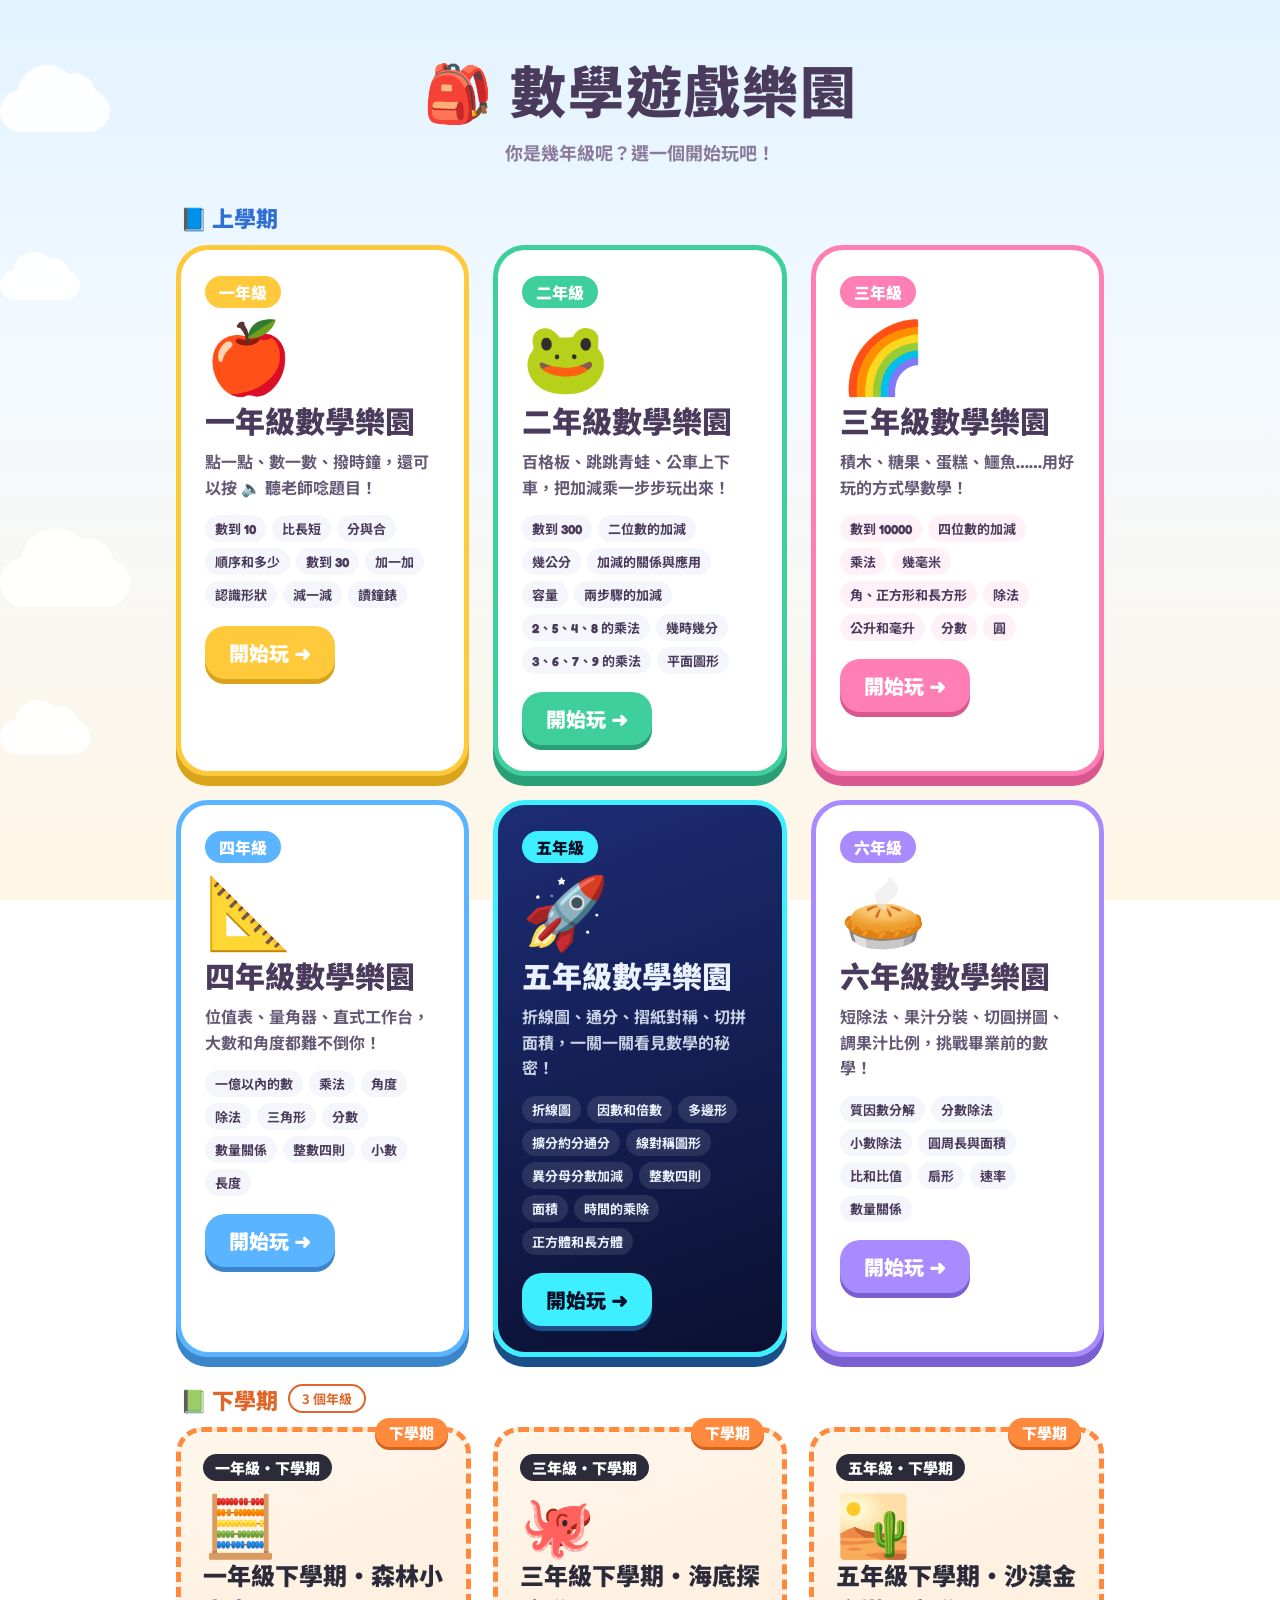
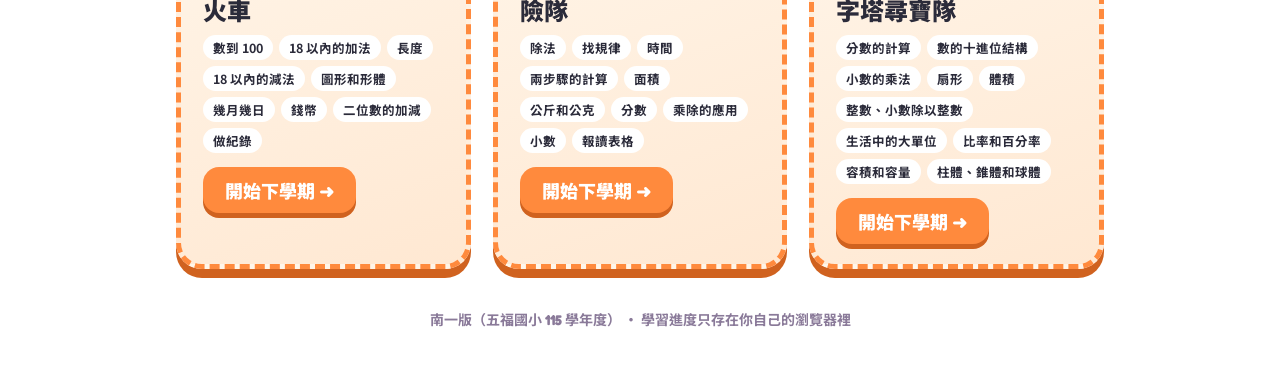
==== index.html @ 27471a38 "Update 上學期 / 下學期 grade picker Co-Authored-By: Claude Opus 5.5 <noreply@anthropic.com>" ====
<!DOCTYPE html>
<html lang="zh-Hant">
<head>
<meta charset="UTF-8">
<meta name="viewport" content="width=device-width, initial-scale=1">
<title>數學遊戲樂園</title>
<link rel="preconnect" href="https://fonts.googleapis.com">
<link href="https://fonts.googleapis.com/css2?family=Fredoka:wght@600;700&family=Noto+Sans+TC:wght@700;900&display=swap" rel="stylesheet">
<style>
:root{--ink:#4a3b5c;--muted:#8a7a99;--pink:#ff7eb3;--blue:#5bb4ff;--mint:#3fcf9c;--yellow:#ffc93c;--purple:#a98bff}
*{box-sizing:border-box}
html,body{margin:0;min-height:100%}
body{font-family:"Fredoka","Noto Sans TC","Microsoft JhengHei","PingFang TC",sans-serif;color:var(--ink);
  background:linear-gradient(180deg,#e2f3ff 0%,#f3f9ff 40%,#fff6e5 100%);background-attachment:fixed;overflow-x:hidden}
.deco{position:fixed;inset:0;pointer-events:none;overflow:hidden;z-index:0}
.cloud{position:absolute;background:#fff;border-radius:999px;opacity:.9;animation:drift linear infinite}
.cloud::before,.cloud::after{content:"";position:absolute;background:#fff;border-radius:50%}
.cloud::before{width:55%;height:150%;left:15%;top:-60%}.cloud::after{width:40%;height:120%;right:12%;top:-40%}
@keyframes drift{from{transform:translateX(-30vw)}to{transform:translateX(130vw)}}
main{position:relative;z-index:1;max-width:960px;margin:0 auto;padding:48px 16px}
h1{text-align:center;font-size:clamp(32px,7vw,56px);font-weight:900;margin:0;letter-spacing:2px}
h1 span{display:inline-block;animation:wig 2.4s ease-in-out infinite}
h1 span:nth-child(2n){animation-delay:.3s}
@keyframes wig{0%,100%{transform:rotate(-4deg)}50%{transform:rotate(4deg) translateY(-4px)}}
.sub{text-align:center;color:var(--muted);font-weight:700;font-size:18px;margin:10px 0 36px}
.grid{display:grid;grid-template-columns:repeat(auto-fit,minmax(280px,1fr));gap:24px}
.card{display:block;text-decoration:none;color:inherit;border-radius:32px;padding:26px 24px;position:relative;overflow:hidden;transition:transform .15s}
.card:hover{transform:translateY(-6px) rotate(-.6deg)}
.card:active{transform:translateY(4px)}
.g3{background:#fff;border:5px solid var(--pink);box-shadow:0 10px 0 #d9568f}
.g5{background:linear-gradient(160deg,#1d2d75,#0b1030);color:#eaf2ff;border:5px solid #3ef0ff;box-shadow:0 10px 0 #1b4f8a}
.badge{display:inline-block;font-weight:900;font-size:16px;padding:4px 14px;border-radius:999px}
.g3 .badge{background:var(--pink);color:#fff}
.g5 .badge{background:#3ef0ff;color:#071028}
.icon{font-size:70px;line-height:1;margin:14px 0 6px}
.card h2{margin:6px 0 8px;font-size:30px;font-weight:900}
.card p{margin:0 0 14px;font-weight:700;line-height:1.6;opacity:.85}
.units{display:flex;flex-wrap:wrap;gap:6px}
.units span{font-size:13px;font-weight:700;padding:4px 10px;border-radius:999px}
.g3 .units span{background:#fff1f7}
.g5 .units span{background:rgba(255,255,255,.1)}
.go{display:inline-block;margin-top:18px;font-weight:900;font-size:20px;padding:12px 24px;border-radius:20px}
.g3 .go{background:var(--pink);color:#fff;box-shadow:0 5px 0 #d9568f}
.g5 .go{background:#3ef0ff;color:#071028;box-shadow:0 5px 0 #1b4f8a}
.g1,.g2,.g4,.g6{background:#fff;border:5px solid var(--c);box-shadow:0 10px 0 var(--d)}
.g1{--c:var(--yellow);--d:#d9a31c}.g2{--c:var(--mint);--d:#2a9e76}.g4{--c:var(--blue);--d:#3a86c9}.g6{--c:var(--purple);--d:#7a5fd1}
.g1 .badge,.g2 .badge,.g4 .badge,.g6 .badge{background:var(--c);color:#fff}
.g1 .units span,.g2 .units span,.g4 .units span,.g6 .units span{background:#f4f6fb}
.g1 .go,.g2 .go,.g4 .go,.g6 .go{background:var(--c);color:#fff;box-shadow:0 5px 0 var(--d)}
.foot{text-align:center;color:var(--muted);font-size:14px;margin-top:40px;font-weight:700}
</style>

<style id="sem-style">
.sem{display:flex;align-items:center;gap:10px;max-width:960px;margin:26px auto 12px;padding:0 4px;font:900 22px "Microsoft JhengHei","PingFang TC","Noto Sans TC",sans-serif;color:#2b2b3a}
.sem span{font-size:13px;font-weight:700;padding:3px 12px;border-radius:99px;background:#fff;border:2px solid currentColor}
.sem.up{color:#2f6fd6}.sem.down{color:#e0662a}
.sem-grid{display:grid;grid-template-columns:repeat(auto-fit,minmax(280px,1fr));gap:22px;max-width:960px;margin:0 auto;width:100%}
.sem-card{display:block;text-decoration:none;color:#2b2b3a;border-radius:26px;padding:22px 22px 20px;position:relative;
  background:linear-gradient(160deg,#fff7ec,#ffe8d2);border:5px dashed #ff8a3d;box-shadow:0 9px 0 #d0621f;transition:transform .15s;
  font-family:"Microsoft JhengHei","PingFang TC","Noto Sans TC",sans-serif}
.sem-card:hover{transform:translateY(-6px) rotate(.6deg)}
.sem-card .tag{position:absolute;top:-14px;right:18px;background:#ff8a3d;color:#fff;font-weight:900;font-size:15px;padding:4px 14px;border-radius:99px;box-shadow:0 3px 0 #d0621f}
.sem-card .badge{display:inline-block;font-weight:900;font-size:15px;padding:3px 12px;border-radius:99px;background:#2b2b3a;color:#fff}
.sem-card .icon{font-size:60px;line-height:1;margin:10px 0 4px}
.sem-card h2{margin:6px 0 8px;font-size:24px;font-weight:900}
.sem-card .units{display:flex;flex-wrap:wrap;gap:6px}
.sem-card .units span{font-size:12.5px;font-weight:700;padding:3px 10px;border-radius:99px;background:#fff}
.sem-card .go{display:inline-block;margin-top:14px;font-weight:900;font-size:18px;padding:10px 22px;border-radius:16px;background:#ff8a3d;color:#fff;box-shadow:0 5px 0 #d0621f}
.sem-empty{color:#8a7a99;font-weight:700;text-align:center;padding:10px}
</style>
</head>
<body>
<div class="deco" id="deco"></div>
<main>
  <h1><span>🎒</span> 數<span>學</span>遊<span>戲</span>樂園</h1>
  <p class="sub">你是幾年級呢？選一個開始玩吧！</p>
<h2 class="sem up">📘 上學期</h2>
  <div class="grid">
    <a class="card g1" href="grade1/">
      <span class="badge">一年級</span>
      <div class="icon">🍎</div>
      <h2>一年級數學樂園</h2>
      <p>點一點、數一數、撥時鐘，還可以按 🔈 聽老師唸題目！</p>
      <div class="units"><span>數到 10</span><span>比長短</span><span>分與合</span><span>順序和多少</span><span>數到 30</span><span>加一加</span><span>認識形狀</span><span>減一減</span><span>讀鐘錶</span></div>
      <span class="go">開始玩 ➜</span>
    </a>
    <a class="card g2" href="grade2/">
      <span class="badge">二年級</span>
      <div class="icon">🐸</div>
      <h2>二年級數學樂園</h2>
      <p>百格板、跳跳青蛙、公車上下車，把加減乘一步步玩出來！</p>
      <div class="units"><span>數到 300</span><span>二位數的加減</span><span>幾公分</span><span>加減的關係與應用</span><span>容量</span><span>兩步驟的加減</span><span>2、5、4、8 的乘法</span><span>幾時幾分</span><span>3、6、7、9 的乘法</span><span>平面圖形</span></div>
      <span class="go">開始玩 ➜</span>
    </a>
    <a class="card g3" href="grade3/">
      <span class="badge">三年級</span>
      <div class="icon">🌈</div>
      <h2>三年級數學樂園</h2>
      <p>積木、糖果、蛋糕、鱷魚……用好玩的方式學數學！</p>
      <div class="units"><span>數到 10000</span><span>四位數的加減</span><span>乘法</span><span>幾毫米</span><span>角、正方形和長方形</span><span>除法</span><span>公升和毫升</span><span>分數</span><span>圓</span></div>
      <span class="go">開始玩 ➜</span>
    </a>
    <a class="card g4" href="grade4/">
      <span class="badge">四年級</span>
      <div class="icon">📐</div>
      <h2>四年級數學樂園</h2>
      <p>位值表、量角器、直式工作台，大數和角度都難不倒你！</p>
      <div class="units"><span>一億以內的數</span><span>乘法</span><span>角度</span><span>除法</span><span>三角形</span><span>分數</span><span>數量關係</span><span>整數四則</span><span>小數</span><span>長度</span></div>
      <span class="go">開始玩 ➜</span>
    </a>
    <a class="card g5" href="grade5/">
      <span class="badge">五年級</span>
      <div class="icon">🚀</div>
      <h2>五年級數學樂園</h2>
      <p>折線圖、通分、摺紙對稱、切拼面積，一關一關看見數學的秘密！</p>
      <div class="units"><span>折線圖</span><span>因數和倍數</span><span>多邊形</span><span>擴分約分通分</span><span>線對稱圖形</span><span>異分母分數加減</span><span>整數四則</span><span>面積</span><span>時間的乘除</span><span>正方體和長方體</span></div>
      <span class="go">開始玩 ➜</span>
    </a>
    <a class="card g6" href="grade6/">
      <span class="badge">六年級</span>
      <div class="icon">🥧</div>
      <h2>六年級數學樂園</h2>
      <p>短除法、果汁分裝、切圓拼圖、調果汁比例，挑戰畢業前的數學！</p>
      <div class="units"><span>質因數分解</span><span>分數除法</span><span>小數除法</span><span>圓周長與面積</span><span>比和比值</span><span>扇形</span><span>速率</span><span>數量關係</span></div>
      <span class="go">開始玩 ➜</span>
    </a>
  </div>
  <!-- 下學期 -->
  <h2 class="sem down">📗 下學期 <span>3 個年級</span></h2>
  <div class="sem-grid">
    <a class="sem-card" href="grade1-2/">
      <span class="tag">下學期</span>
      <span class="badge">一年級・下學期</span>
      <div class="icon">🧮</div>
      <h2>一年級下學期・森林小火車</h2>
      <div class="units"><span>數到 100</span><span>18 以內的加法</span><span>長度</span><span>18 以內的減法</span><span>圖形和形體</span><span>幾月幾日</span><span>錢幣</span><span>二位數的加減</span><span>做紀錄</span></div>
      <span class="go">開始下學期 ➜</span>
    </a>
    <a class="sem-card" href="grade3-2/">
      <span class="tag">下學期</span>
      <span class="badge">三年級・下學期</span>
      <div class="icon">🐙</div>
      <h2>三年級下學期・海底探險隊</h2>
      <div class="units"><span>除法</span><span>找規律</span><span>時間</span><span>兩步驟的計算</span><span>面積</span><span>公斤和公克</span><span>分數</span><span>乘除的應用</span><span>小數</span><span>報讀表格</span></div>
      <span class="go">開始下學期 ➜</span>
    </a>
    <a class="sem-card" href="grade5-2/">
      <span class="tag">下學期</span>
      <span class="badge">五年級・下學期</span>
      <div class="icon">🏜️</div>
      <h2>五年級下學期・沙漠金字塔尋寶隊</h2>
      <div class="units"><span>分數的計算</span><span>數的十進位結構</span><span>小數的乘法</span><span>扇形</span><span>體積</span><span>整數、小數除以整數</span><span>生活中的大單位</span><span>比率和百分率</span><span>容積和容量</span><span>柱體、錐體和球體</span></div>
      <span class="go">開始下學期 ➜</span>
    </a>
  </div>
<!-- /下學期 -->



  
  <p class="foot">南一版（五福國小 115 學年度） ‧ 學習進度只存在你自己的瀏覽器裡</p>
</main>
<script>
(function () {
  const d = document.getElementById('deco');
  [[10, 110, 80], [30, 80, 100], [62, 130, 120], [80, 90, 90]].forEach(([top, w, dur], i) => {
    const c = document.createElement('div'); c.className = 'cloud';
    c.style.cssText = `top:${top}%;width:${w}px;height:${w * 0.38}px;animation-duration:${dur}s;animation-delay:${-i * 25}s`;
    d.appendChild(c);
  });
})();
</script>
<script src="https://kuog88.github.io/home-button.js" defer></script>
<script src="https://kuog88.github.io/bgm.js" defer></script>
</body>
</html>
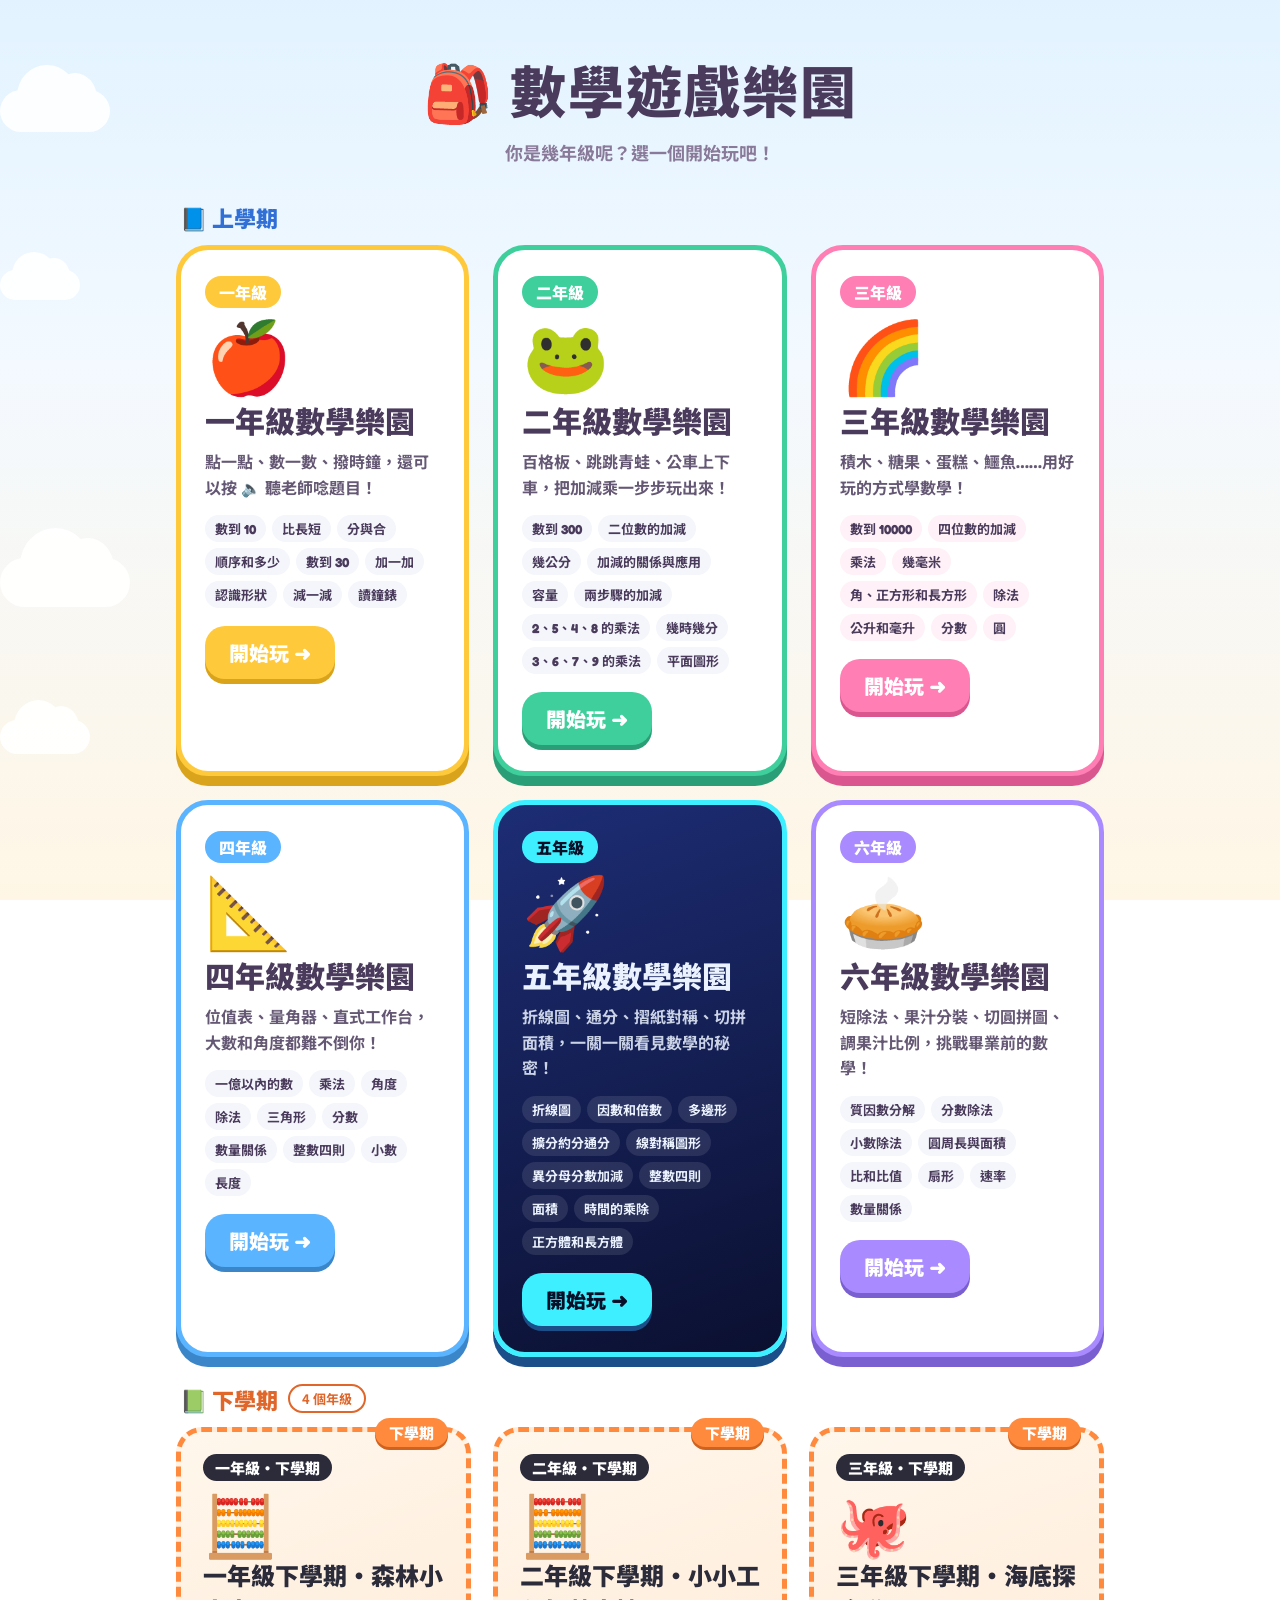
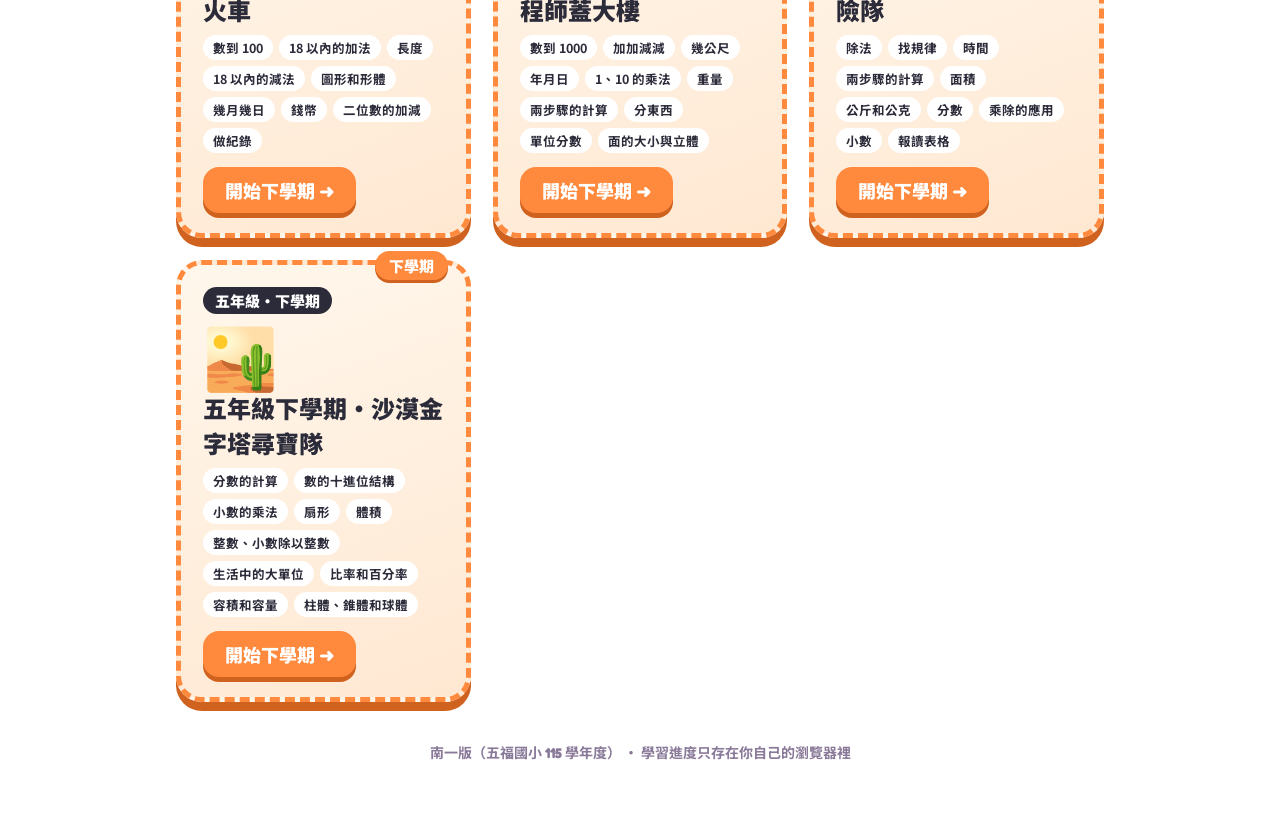
==== commit 8f1df053: "Update 上學期 / 下學期 grade picker Co-Authored-By: Claude Opus 5.5 <noreply@anthropic.com>" ====
--- a/index.html
+++ b/index.html
@@ -126,7 +126,7 @@
     </a>
   </div>
   <!-- 下學期 -->
-  <h2 class="sem down">📗 下學期 <span>3 個年級</span></h2>
+  <h2 class="sem down">📗 下學期 <span>4 個年級</span></h2>
   <div class="sem-grid">
     <a class="sem-card" href="grade1-2/">
       <span class="tag">下學期</span>
@@ -134,6 +134,14 @@
       <div class="icon">🧮</div>
       <h2>一年級下學期・森林小火車</h2>
       <div class="units"><span>數到 100</span><span>18 以內的加法</span><span>長度</span><span>18 以內的減法</span><span>圖形和形體</span><span>幾月幾日</span><span>錢幣</span><span>二位數的加減</span><span>做紀錄</span></div>
+      <span class="go">開始下學期 ➜</span>
+    </a>
+    <a class="sem-card" href="grade2-2/">
+      <span class="tag">下學期</span>
+      <span class="badge">二年級・下學期</span>
+      <div class="icon">🧮</div>
+      <h2>二年級下學期・小小工程師蓋大樓</h2>
+      <div class="units"><span>數到 1000</span><span>加加減減</span><span>幾公尺</span><span>年月日</span><span>1、10 的乘法</span><span>重量</span><span>兩步驟的計算</span><span>分東西</span><span>單位分數</span><span>面的大小與立體</span></div>
       <span class="go">開始下學期 ➜</span>
     </a>
     <a class="sem-card" href="grade3-2/">
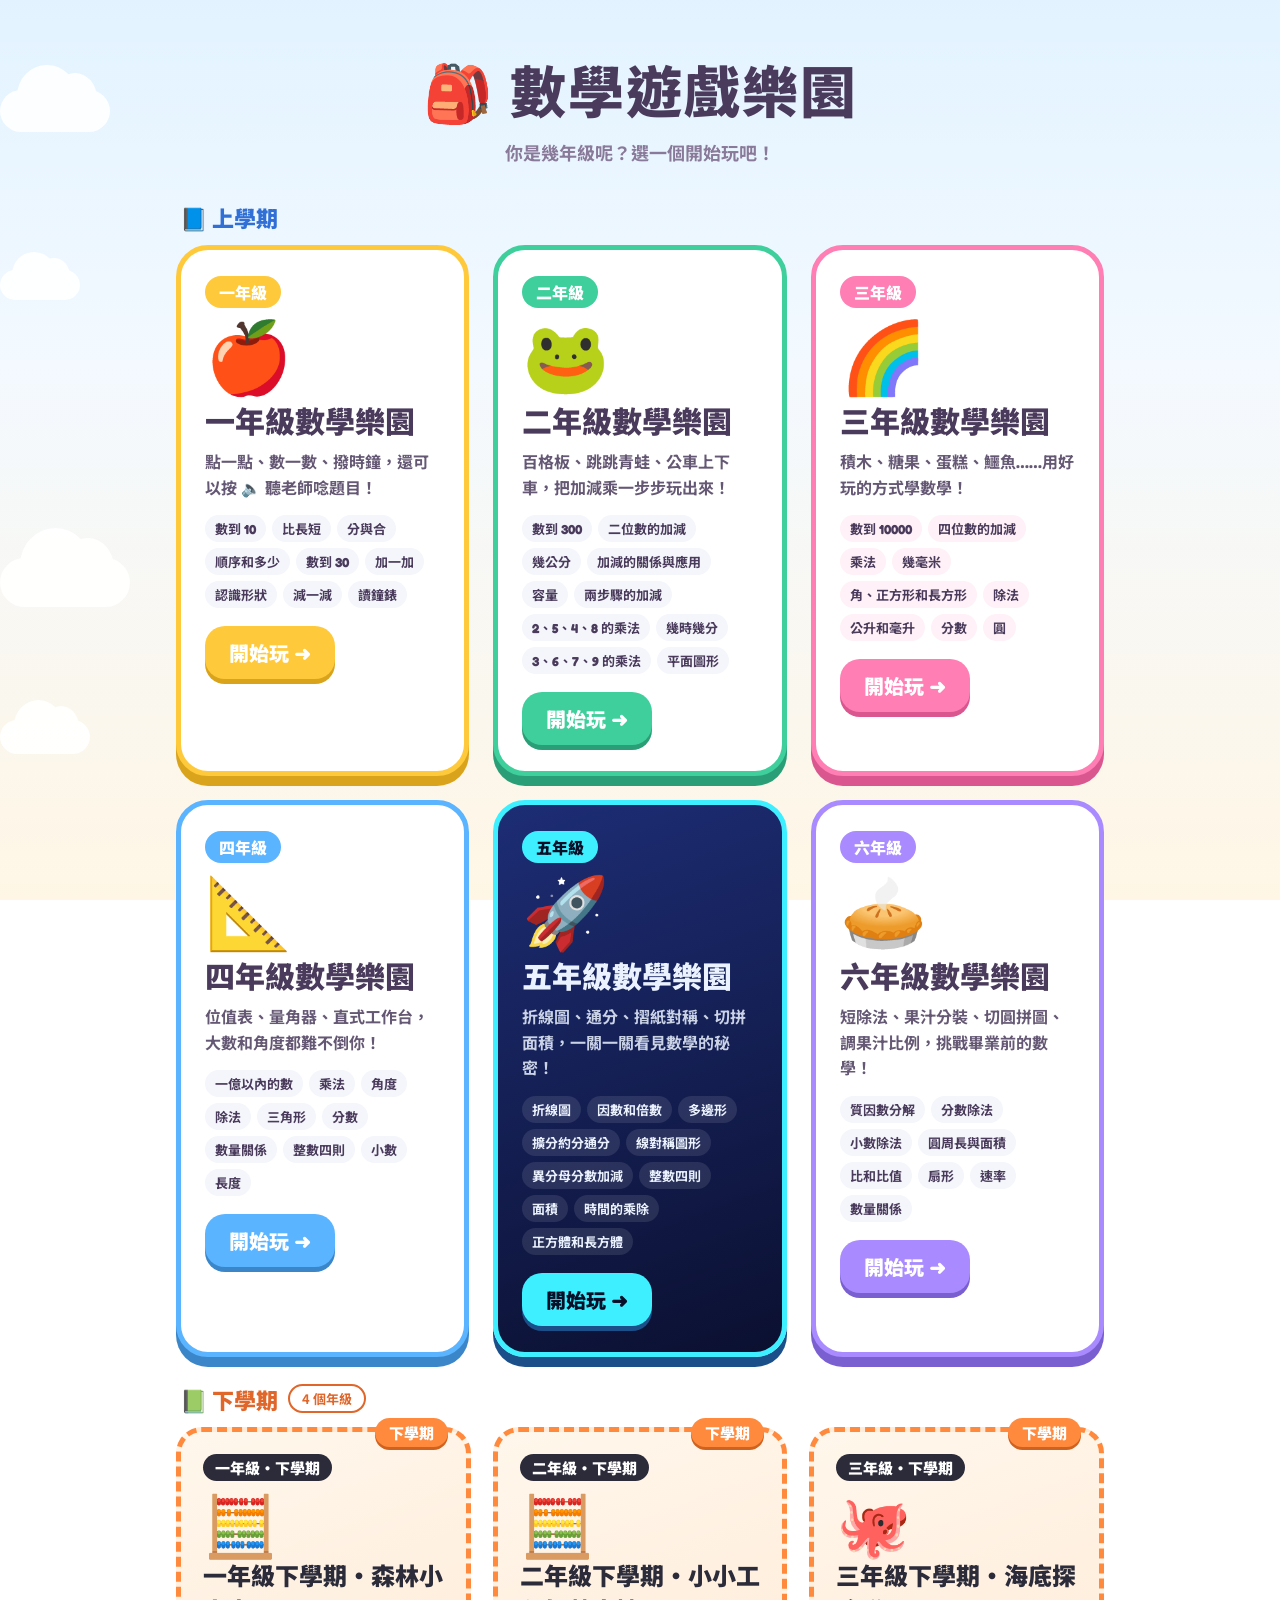
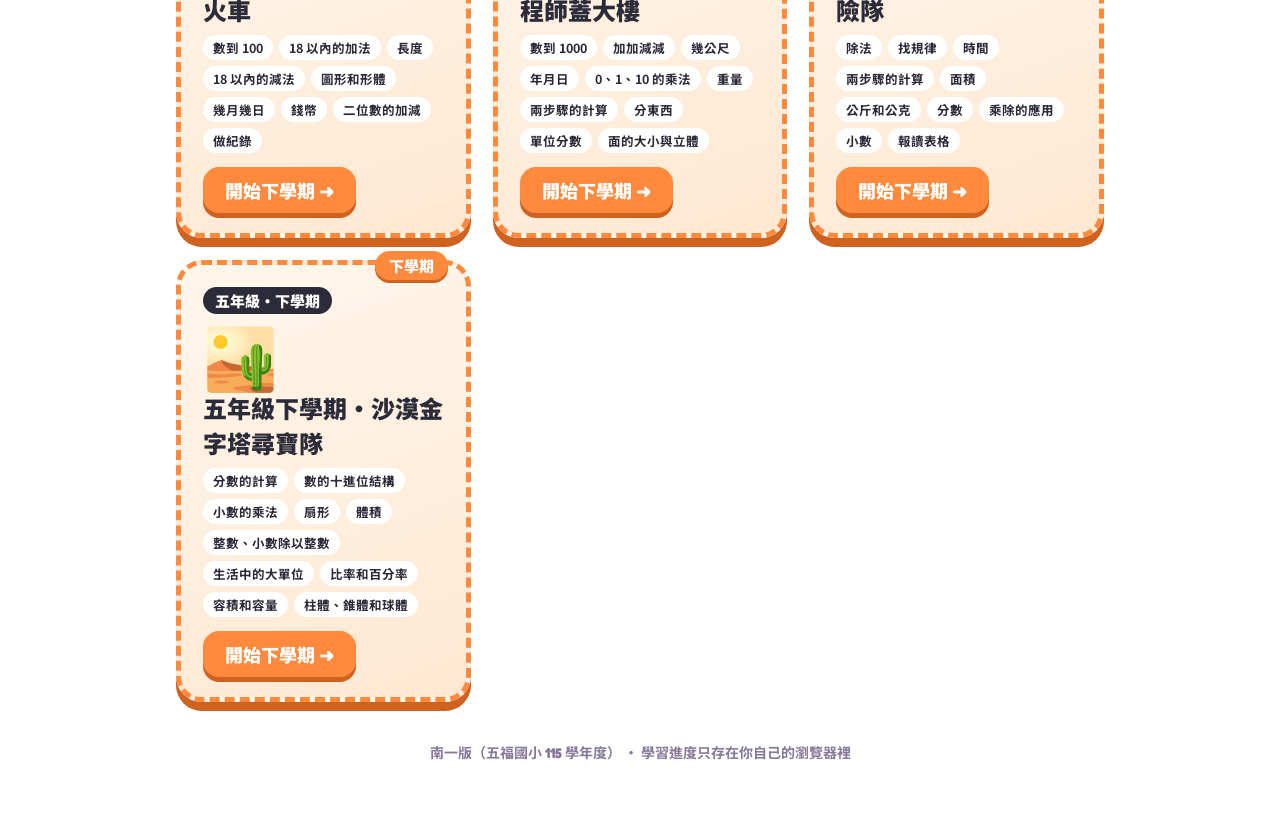
==== commit d3575206: "Update 上學期 / 下學期 grade picker Co-Authored-By: Claude Opus 5.5 <noreply@anthropic.com>" ====
--- a/index.html
+++ b/index.html
@@ -141,7 +141,7 @@
       <span class="badge">二年級・下學期</span>
       <div class="icon">🧮</div>
       <h2>二年級下學期・小小工程師蓋大樓</h2>
-      <div class="units"><span>數到 1000</span><span>加加減減</span><span>幾公尺</span><span>年月日</span><span>1、10 的乘法</span><span>重量</span><span>兩步驟的計算</span><span>分東西</span><span>單位分數</span><span>面的大小與立體</span></div>
+      <div class="units"><span>數到 1000</span><span>加加減減</span><span>幾公尺</span><span>年月日</span><span>0、1、10 的乘法</span><span>重量</span><span>兩步驟的計算</span><span>分東西</span><span>單位分數</span><span>面的大小與立體</span></div>
       <span class="go">開始下學期 ➜</span>
     </a>
     <a class="sem-card" href="grade3-2/">
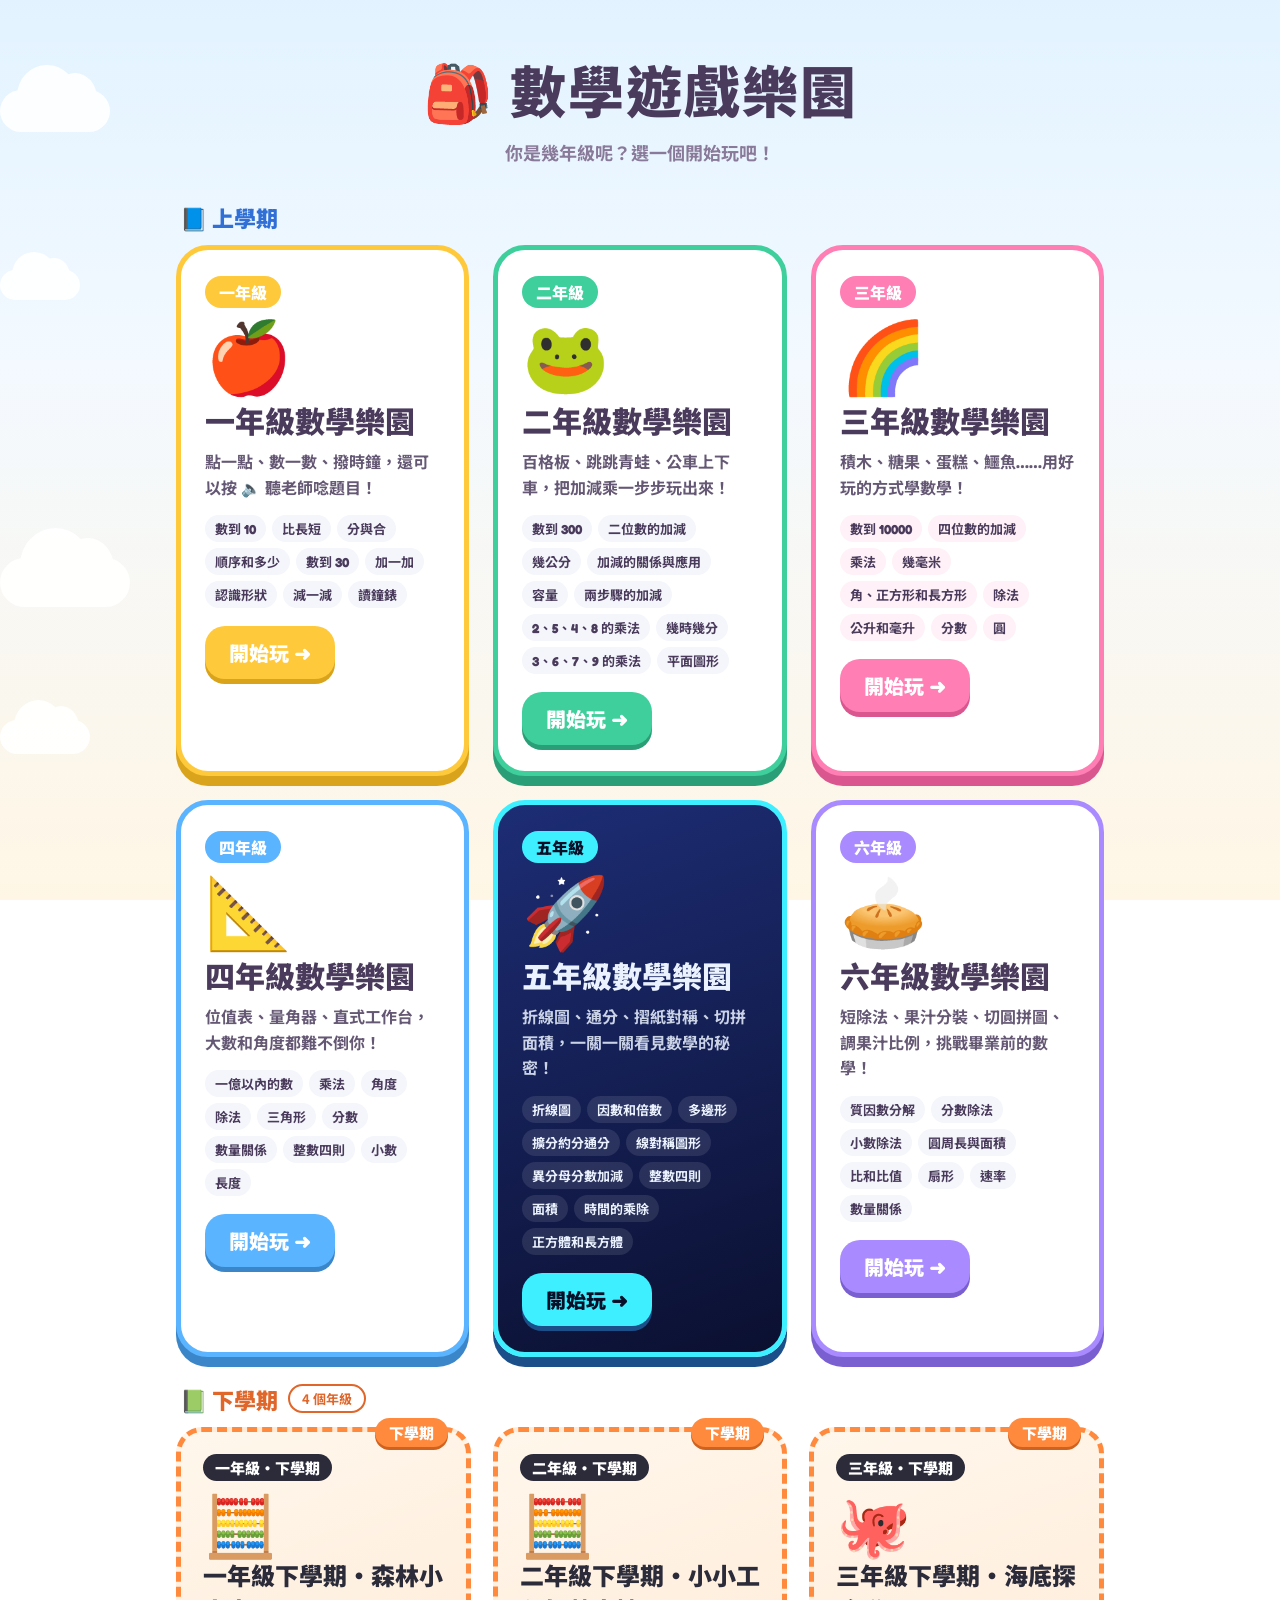
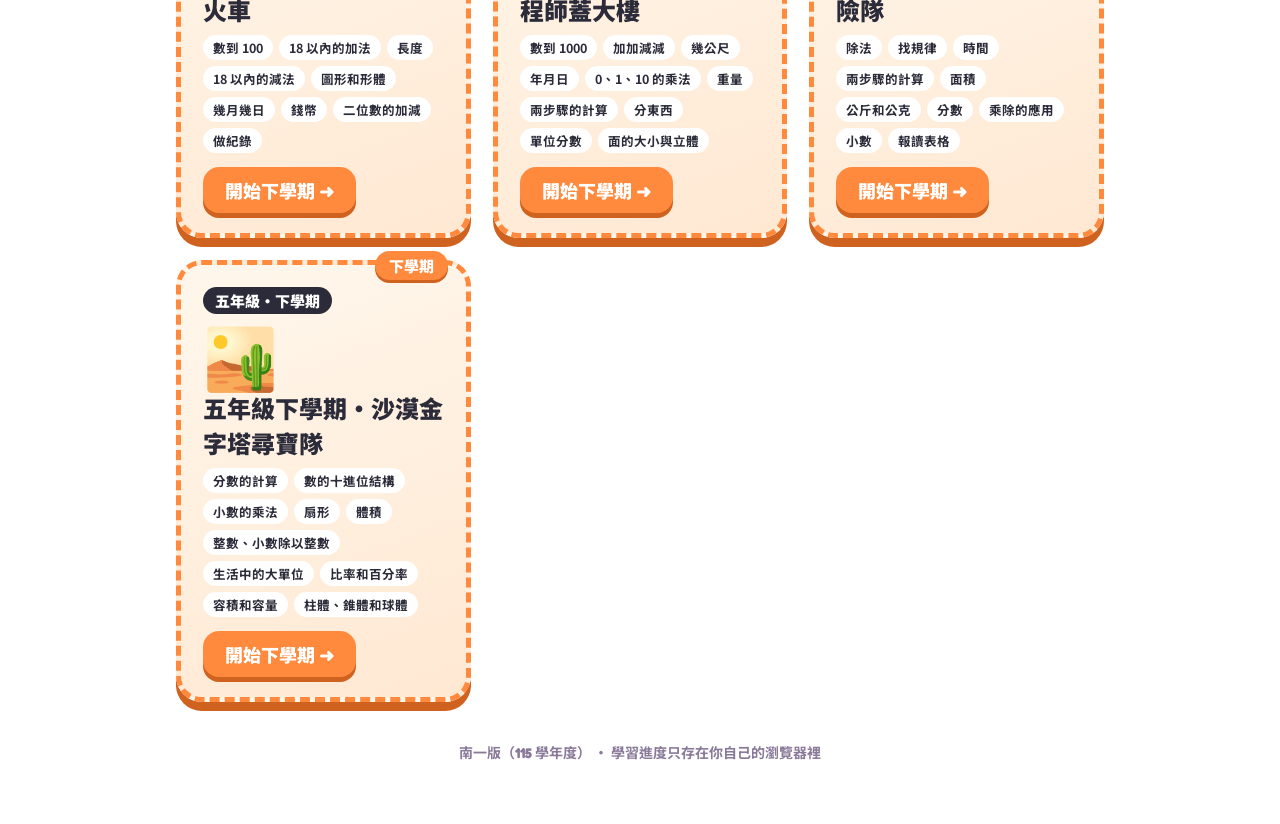
==== commit 03c9c51e: "Remove school name from titles, subtitles and footers Co-Authored-By: Claude Opus 5.5 <noreply@anthr" ====
--- a/index.html
+++ b/index.html
@@ -166,7 +166,7 @@
 
 
   
-  <p class="foot">南一版（五福國小 115 學年度） ‧ 學習進度只存在你自己的瀏覽器裡</p>
+  <p class="foot">南一版（115 學年度） ‧ 學習進度只存在你自己的瀏覽器裡</p>
 </main>
 <script>
 (function () {
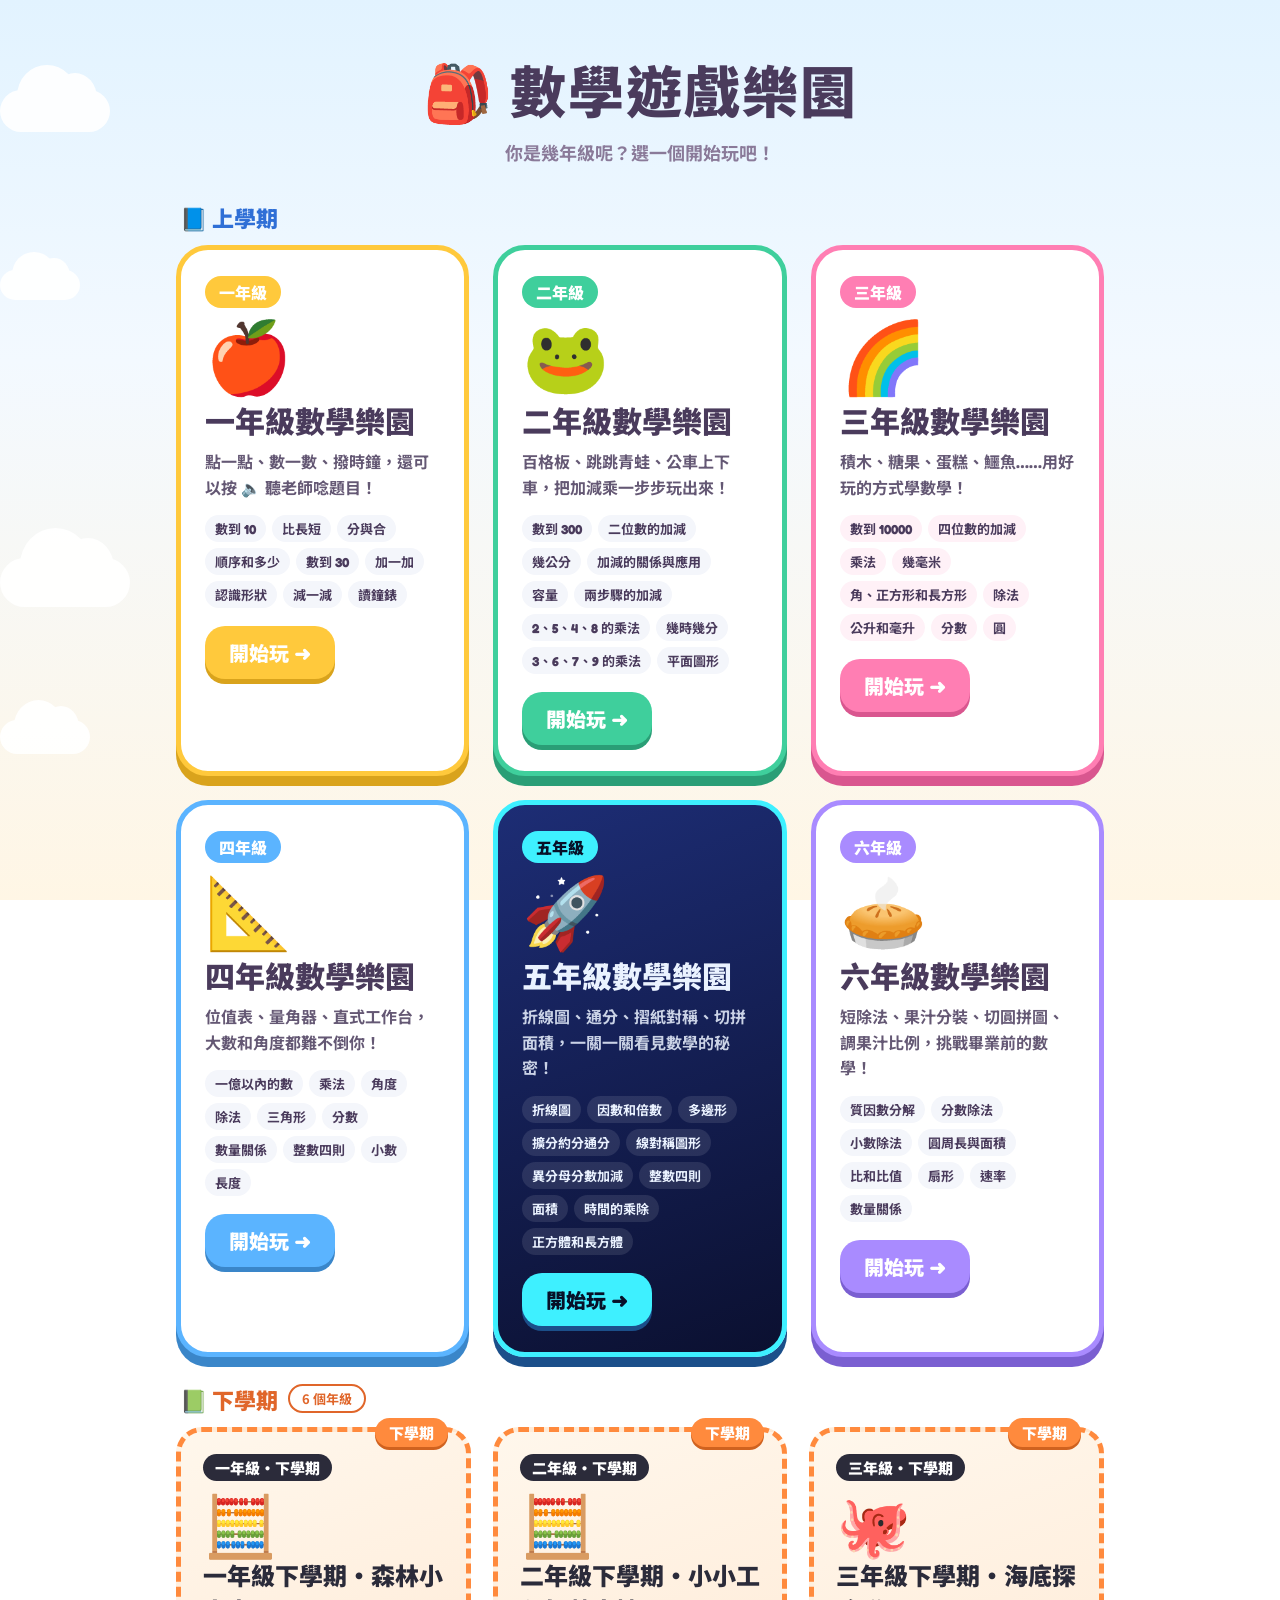
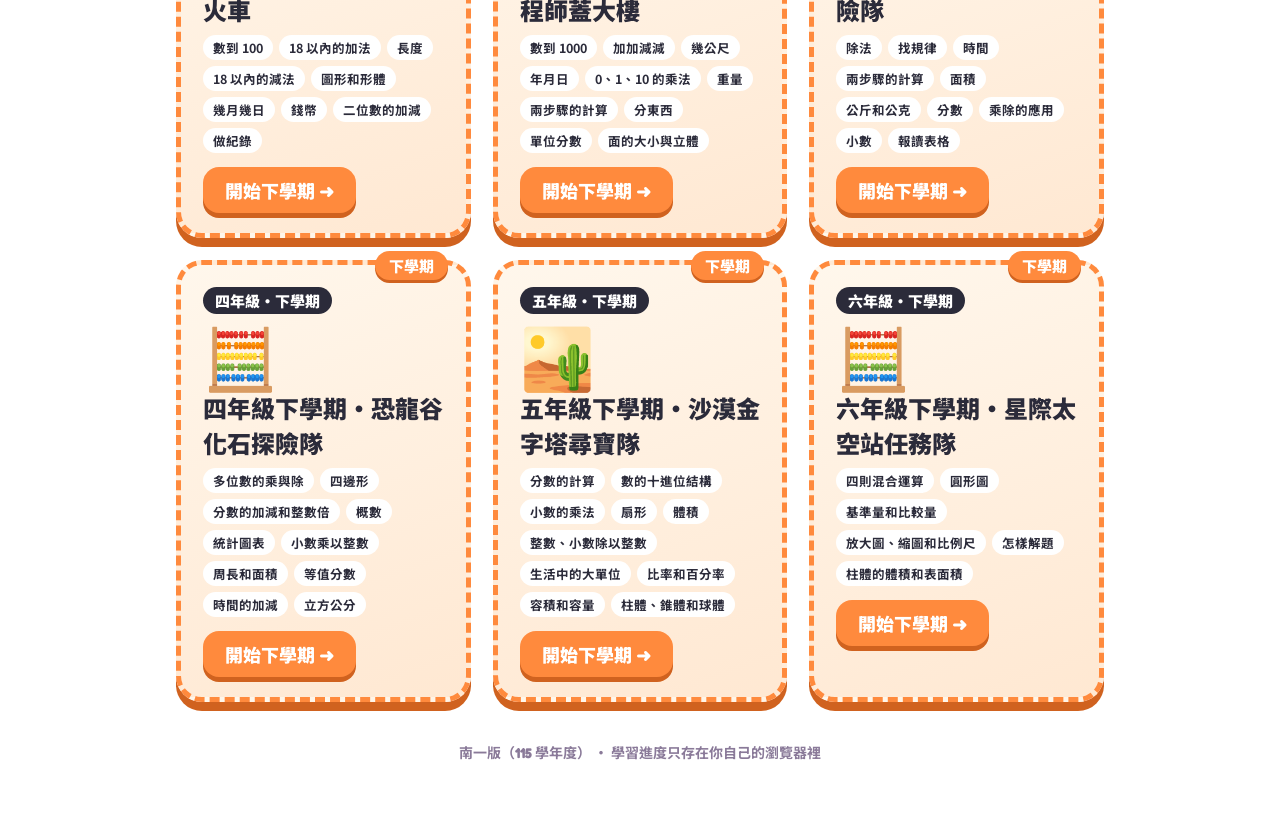
==== commit 57baeaf5: "Update 上學期 / 下學期 grade picker Co-Authored-By: Claude Opus 5.5 <noreply@anthropic.com>" ====
--- a/index.html
+++ b/index.html
@@ -50,6 +50,7 @@
 .foot{text-align:center;color:var(--muted);font-size:14px;margin-top:40px;font-weight:700}
 </style>
 
+
 <style id="sem-style">
 .sem{display:flex;align-items:center;gap:10px;max-width:960px;margin:26px auto 12px;padding:0 4px;font:900 22px "Microsoft JhengHei","PingFang TC","Noto Sans TC",sans-serif;color:#2b2b3a}
 .sem span{font-size:13px;font-weight:700;padding:3px 12px;border-radius:99px;background:#fff;border:2px solid currentColor}
@@ -126,7 +127,7 @@
     </a>
   </div>
   <!-- 下學期 -->
-  <h2 class="sem down">📗 下學期 <span>4 個年級</span></h2>
+  <h2 class="sem down">📗 下學期 <span>6 個年級</span></h2>
   <div class="sem-grid">
     <a class="sem-card" href="grade1-2/">
       <span class="tag">下學期</span>
@@ -152,6 +153,14 @@
       <div class="units"><span>除法</span><span>找規律</span><span>時間</span><span>兩步驟的計算</span><span>面積</span><span>公斤和公克</span><span>分數</span><span>乘除的應用</span><span>小數</span><span>報讀表格</span></div>
       <span class="go">開始下學期 ➜</span>
     </a>
+    <a class="sem-card" href="grade4-2/">
+      <span class="tag">下學期</span>
+      <span class="badge">四年級・下學期</span>
+      <div class="icon">🧮</div>
+      <h2>四年級下學期・恐龍谷化石探險隊</h2>
+      <div class="units"><span>多位數的乘與除</span><span>四邊形</span><span>分數的加減和整數倍</span><span>概數</span><span>統計圖表</span><span>小數乘以整數</span><span>周長和面積</span><span>等值分數</span><span>時間的加減</span><span>立方公分</span></div>
+      <span class="go">開始下學期 ➜</span>
+    </a>
     <a class="sem-card" href="grade5-2/">
       <span class="tag">下學期</span>
       <span class="badge">五年級・下學期</span>
@@ -160,8 +169,18 @@
       <div class="units"><span>分數的計算</span><span>數的十進位結構</span><span>小數的乘法</span><span>扇形</span><span>體積</span><span>整數、小數除以整數</span><span>生活中的大單位</span><span>比率和百分率</span><span>容積和容量</span><span>柱體、錐體和球體</span></div>
       <span class="go">開始下學期 ➜</span>
     </a>
+    <a class="sem-card" href="grade6-2/">
+      <span class="tag">下學期</span>
+      <span class="badge">六年級・下學期</span>
+      <div class="icon">🧮</div>
+      <h2>六年級下學期・星際太空站任務隊</h2>
+      <div class="units"><span>四則混合運算</span><span>圓形圖</span><span>基準量和比較量</span><span>放大圖、縮圖和比例尺</span><span>怎樣解題</span><span>柱體的體積和表面積</span></div>
+      <span class="go">開始下學期 ➜</span>
+    </a>
   </div>
 <!-- /下學期 -->
+
+
 
 
 
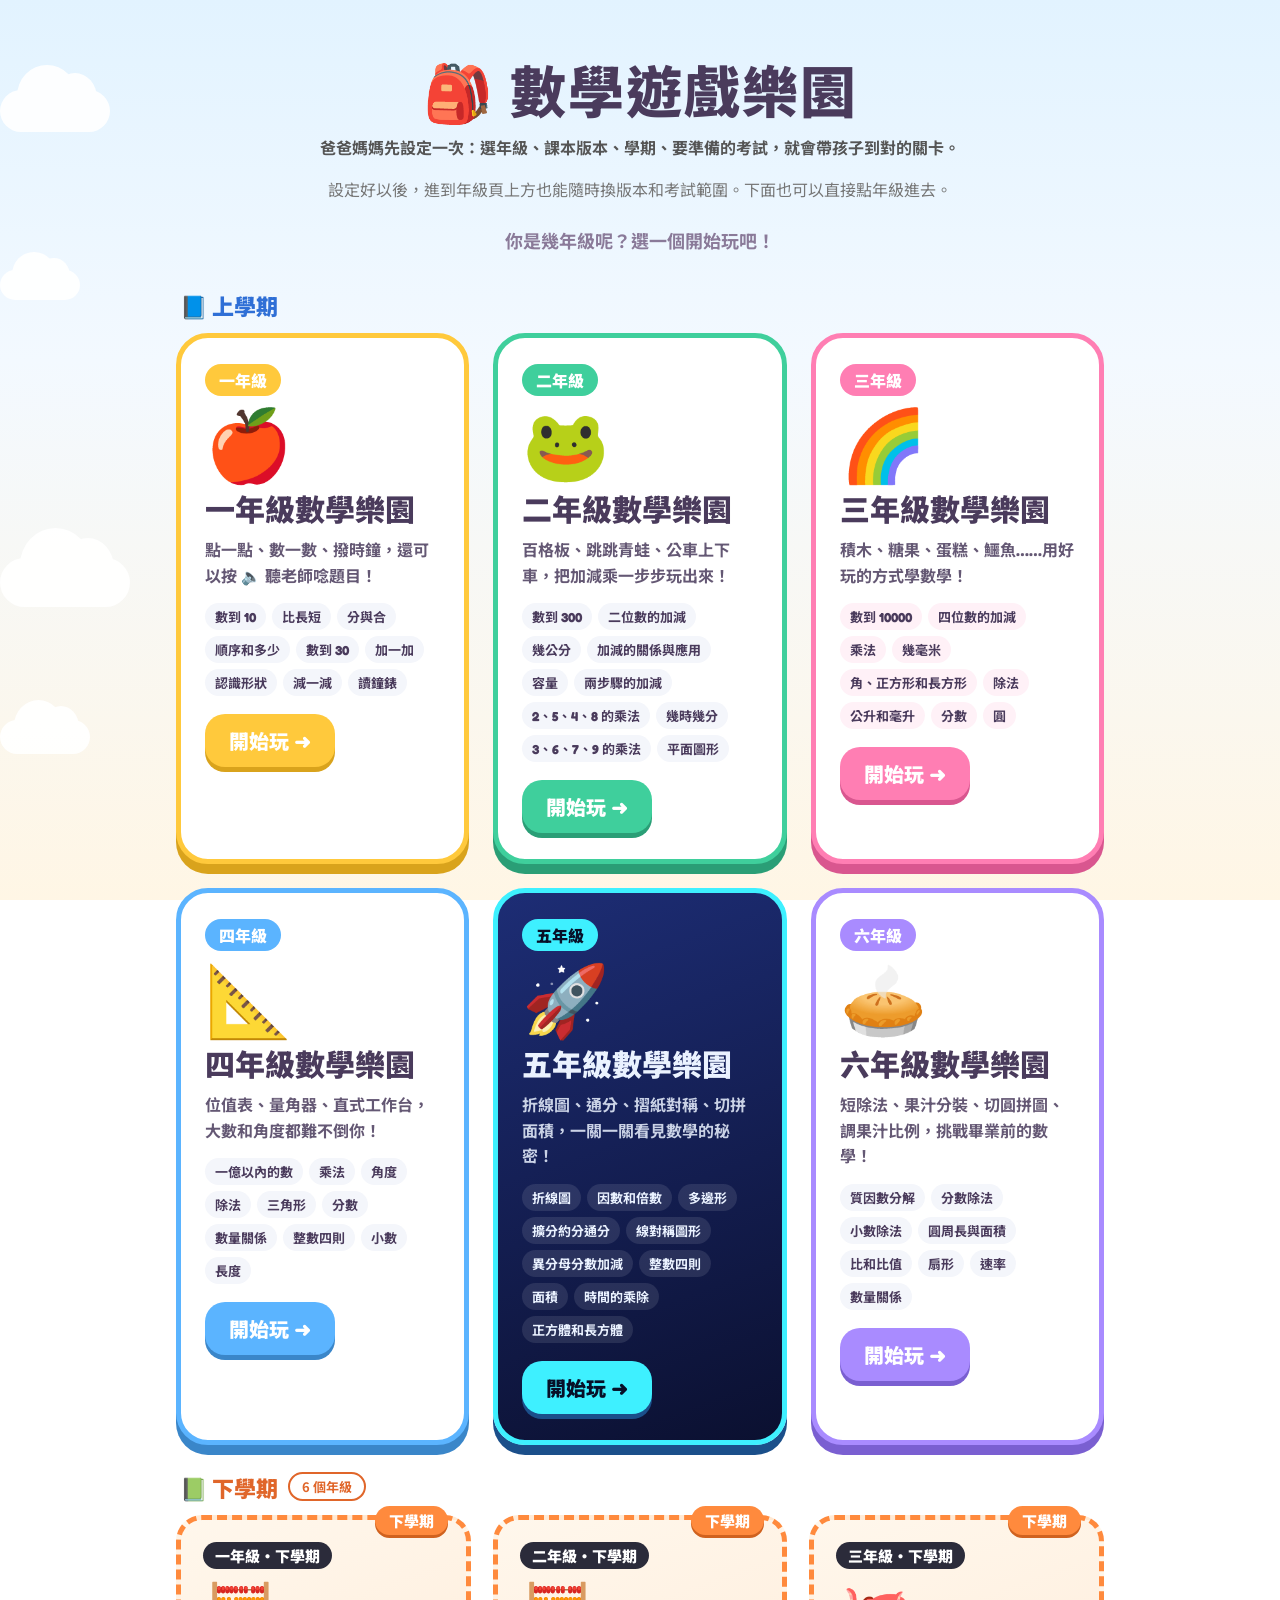
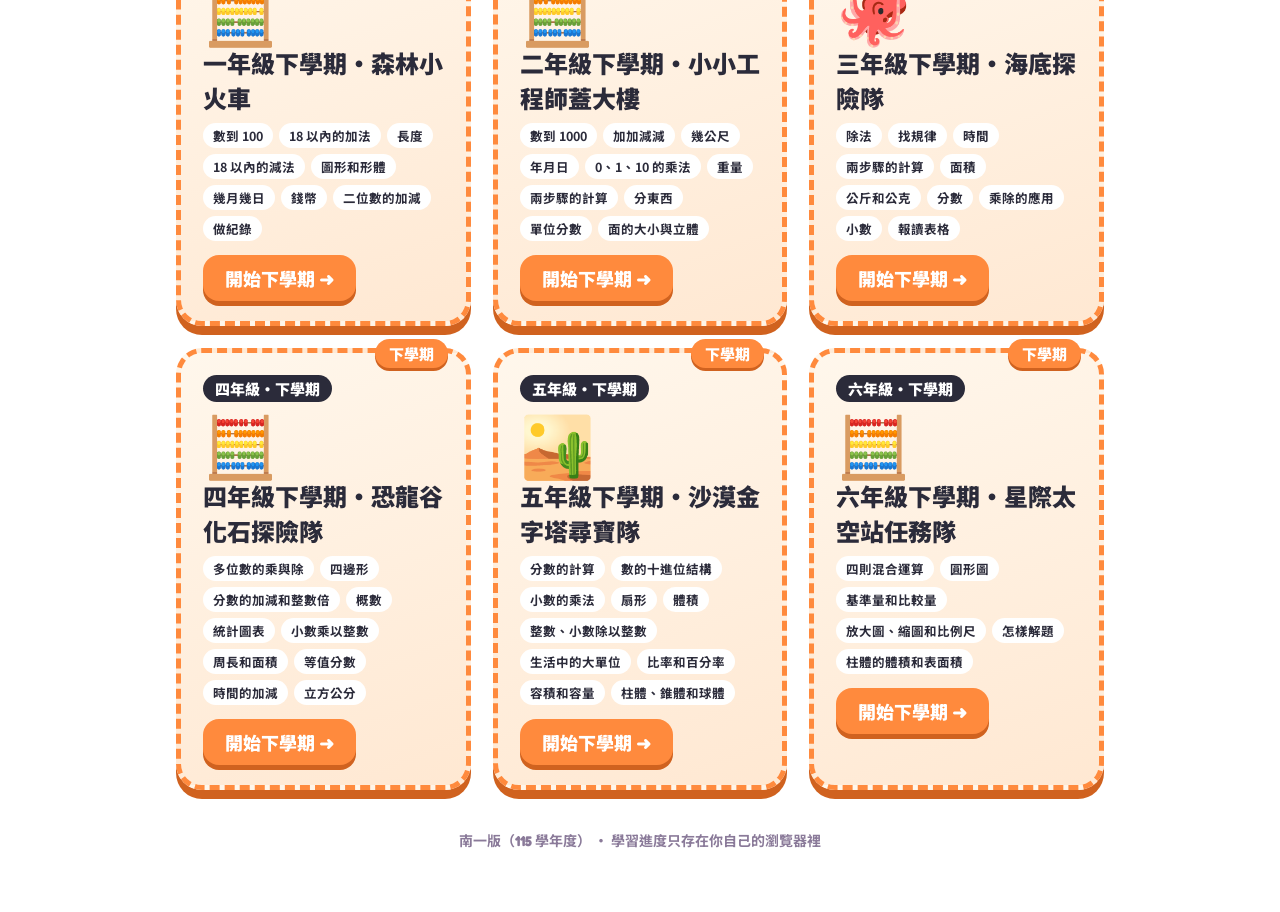
==== commit 1a5176b2: "首頁加四步驟設定精靈：年級 → 版本（南一／康軒／翰林）→ 學期 → 考試範圍 Co-Authored-By: Claude Opus 5.5 <noreply@anthropic.com>" ====
--- a/index.html
+++ b/index.html
@@ -50,7 +50,6 @@
 .foot{text-align:center;color:var(--muted);font-size:14px;margin-top:40px;font-weight:700}
 </style>
 
-
 <style id="sem-style">
 .sem{display:flex;align-items:center;gap:10px;max-width:960px;margin:26px auto 12px;padding:0 4px;font:900 22px "Microsoft JhengHei","PingFang TC","Noto Sans TC",sans-serif;color:#2b2b3a}
 .sem span{font-size:13px;font-weight:700;padding:3px 12px;border-radius:99px;background:#fff;border:2px solid currentColor}
@@ -74,6 +73,16 @@
 <div class="deco" id="deco"></div>
 <main>
   <h1><span>🎒</span> 數<span>學</span>遊<span>戲</span>樂園</h1>
+<!-- 設定精靈 -->
+<section style="margin:6px auto 26px;max-width:880px;padding:0 4px">
+  <p style="text-align:center;font-weight:700;color:#555;margin:0 0 10px">爸爸媽媽先設定一次：選年級、課本版本、學期、要準備的考試，就會帶孩子到對的關卡。</p>
+  <div id="kgv-root"></div>
+  <p style="text-align:center;color:#777;margin:18px 0 0">設定好以後，進到年級頁上方也能隨時換版本和考試範圍。下面也可以直接點年級進去。</p>
+</section>
+<script src="https://kuog88.github.io/kg-ver.js"></script>
+<script>KGVer.wizard(document.getElementById('kgv-root'), {"subject": "math", "name": "數學", "grades": [1, 2, 3, 4, 5, 6], "books": {"1上": "grade1/", "1下": "grade1-2/", "2上": "grade2/", "2下": "grade2-2/", "3上": "grade3/", "3下": "grade3-2/", "4上": "grade4/", "4下": "grade4-2/", "5上": "grade5/", "5下": "grade5-2/", "6上": "grade6/", "6下": "grade6-2/"}});</script>
+<!-- /設定精靈 -->
+
   <p class="sub">你是幾年級呢？選一個開始玩吧！</p>
 <h2 class="sem up">📘 上學期</h2>
   <div class="grid">
@@ -180,11 +189,6 @@
   </div>
 <!-- /下學期 -->
 
-
-
-
-
-  
   <p class="foot">南一版（115 學年度） ‧ 學習進度只存在你自己的瀏覽器裡</p>
 </main>
 <script>
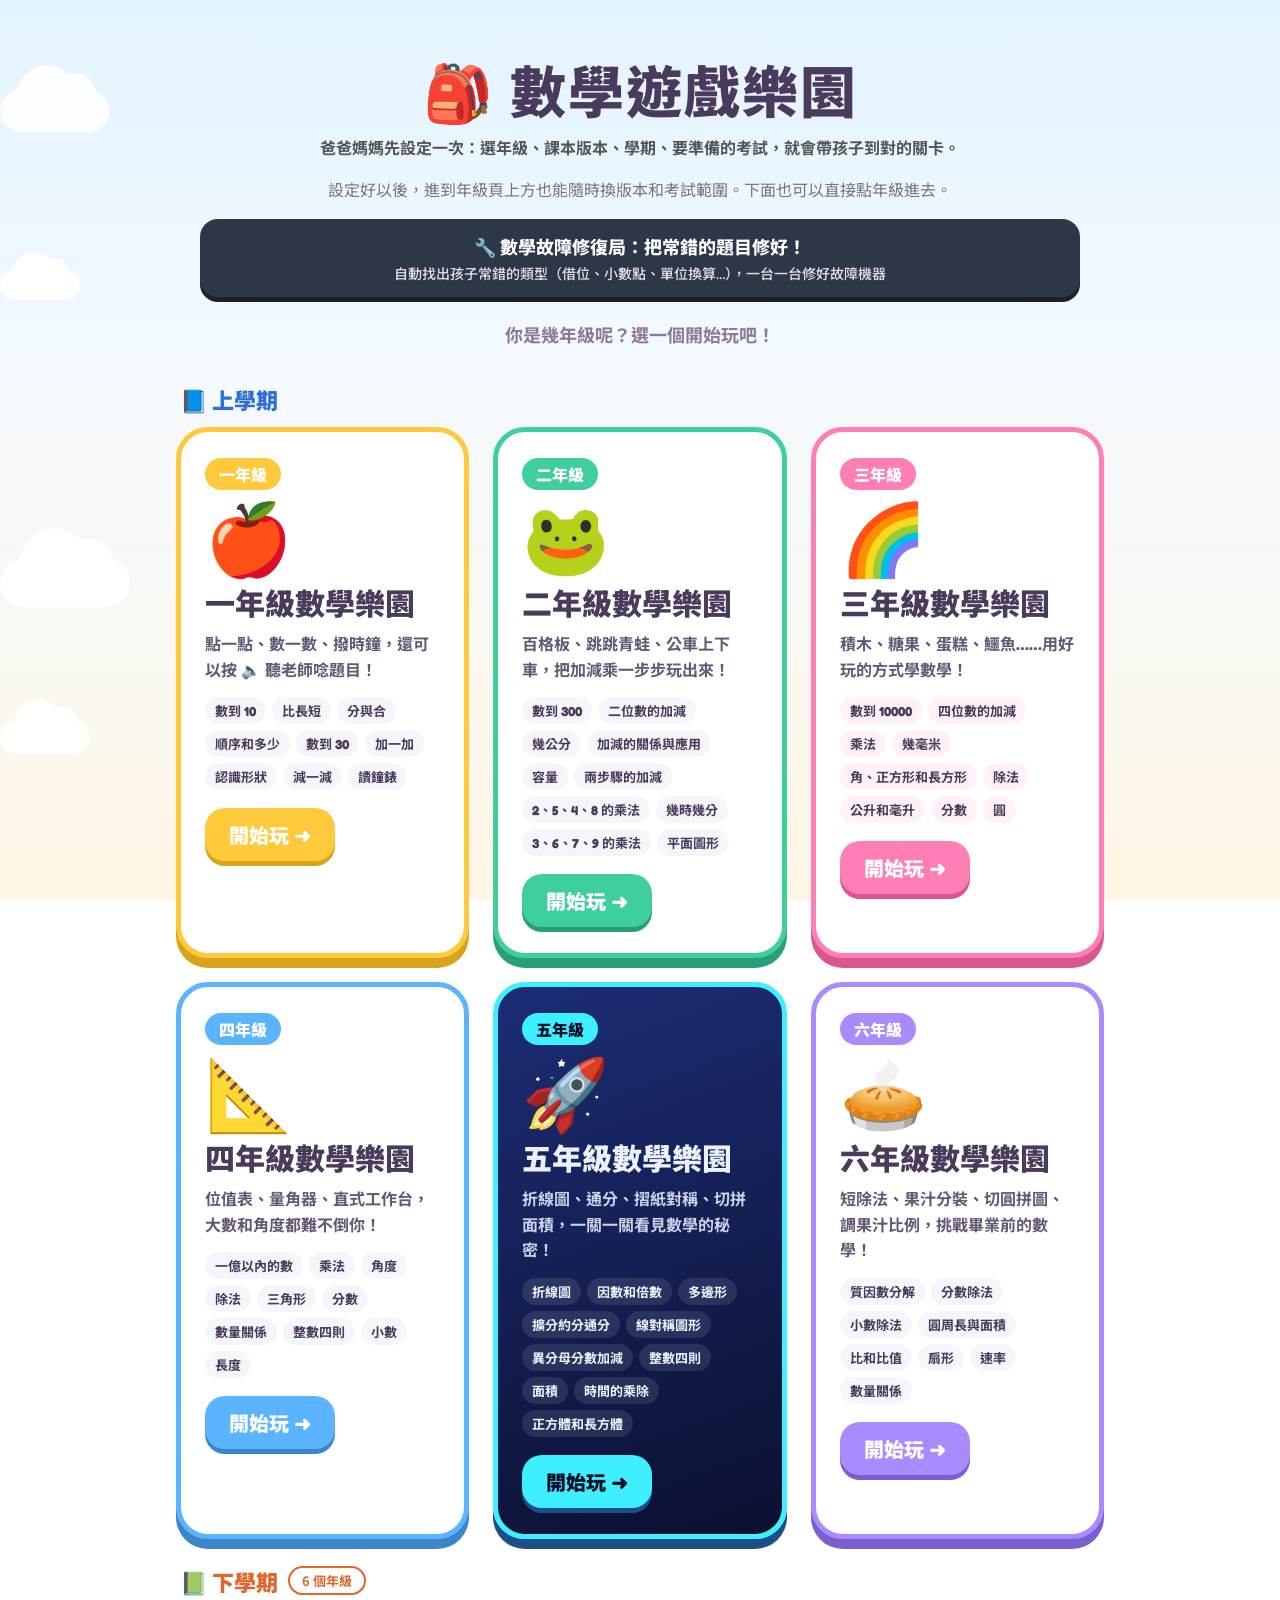
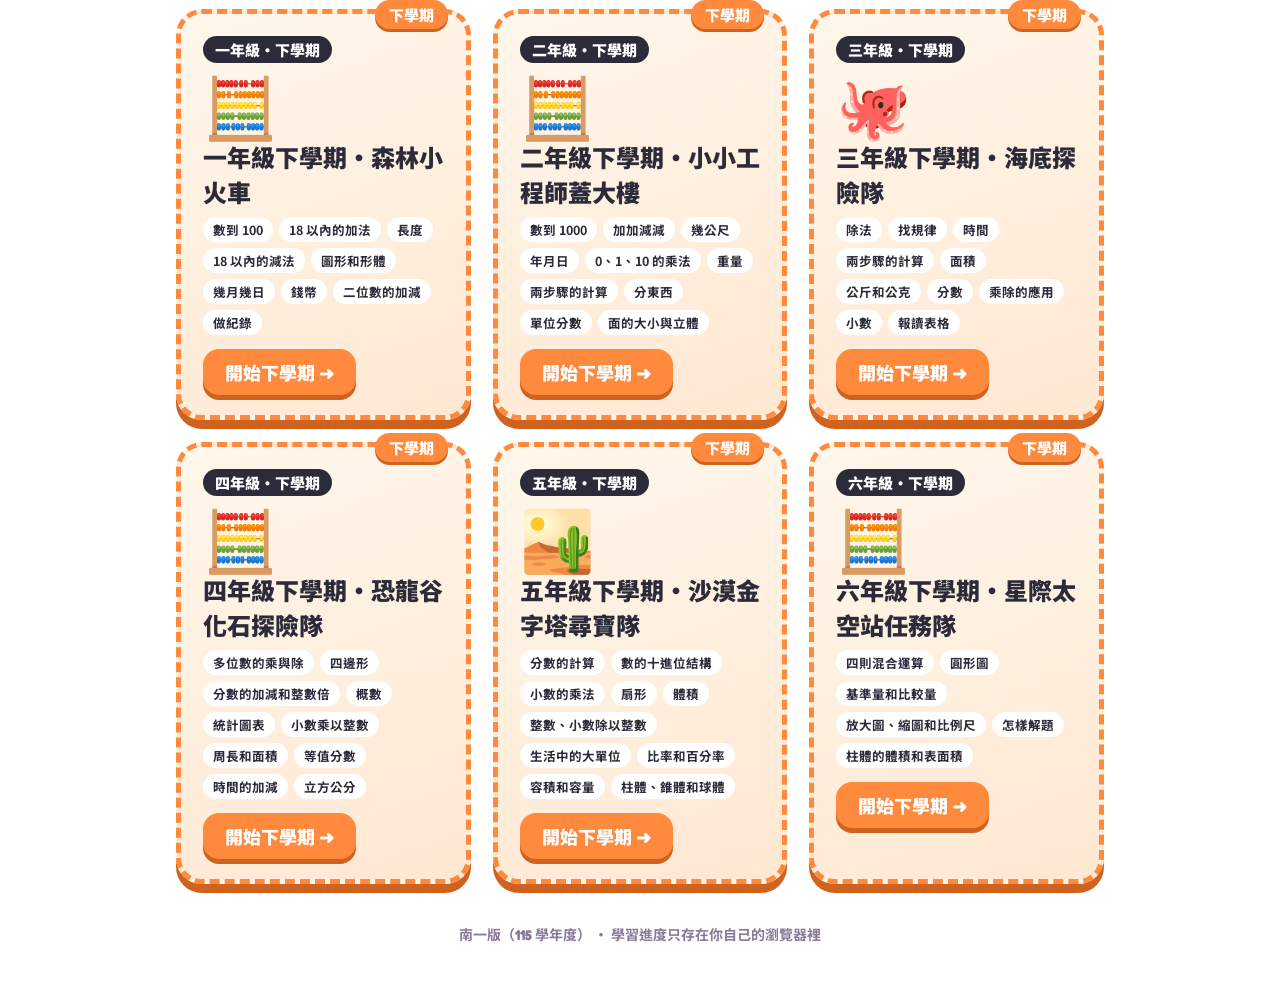
==== commit 9dc4f322: "Math grade6-2: 新關卡「誰才是老大？基準量偵探社」（南一第3單元、康軒第4單元）＋月考題；數學故障修復局 fix-lab；數學首頁加入口 Co-Authored-By: Claude O" ====
--- a/index.html
+++ b/index.html
@@ -81,6 +81,7 @@
 </section>
 <script src="https://kuog88.github.io/kg-ver.js"></script>
 <script>KGVer.wizard(document.getElementById('kgv-root'), {"subject": "math", "name": "數學", "grades": [1, 2, 3, 4, 5, 6], "books": {"1上": "grade1/", "1下": "grade1-2/", "2上": "grade2/", "2下": "grade2-2/", "3上": "grade3/", "3下": "grade3-2/", "4上": "grade4/", "4下": "grade4-2/", "5上": "grade5/", "5下": "grade5-2/", "6上": "grade6/", "6下": "grade6-2/"}});</script>
+<a href="fix-lab/" style="display:block;max-width:880px;margin:-8px auto 24px;padding:14px 18px;border-radius:18px;background:#2d3748;color:#fff;text-decoration:none;font-weight:800;font-size:18px;text-align:center;box-shadow:0 5px 0 #1a202c">🔧 數學故障修復局：把常錯的題目修好！<span style="display:block;font-weight:500;font-size:14px;opacity:.85;margin-top:4px">自動找出孩子常錯的類型（借位、小數點、單位換算…），一台一台修好故障機器</span></a>
 <!-- /設定精靈 -->
 
   <p class="sub">你是幾年級呢？選一個開始玩吧！</p>
